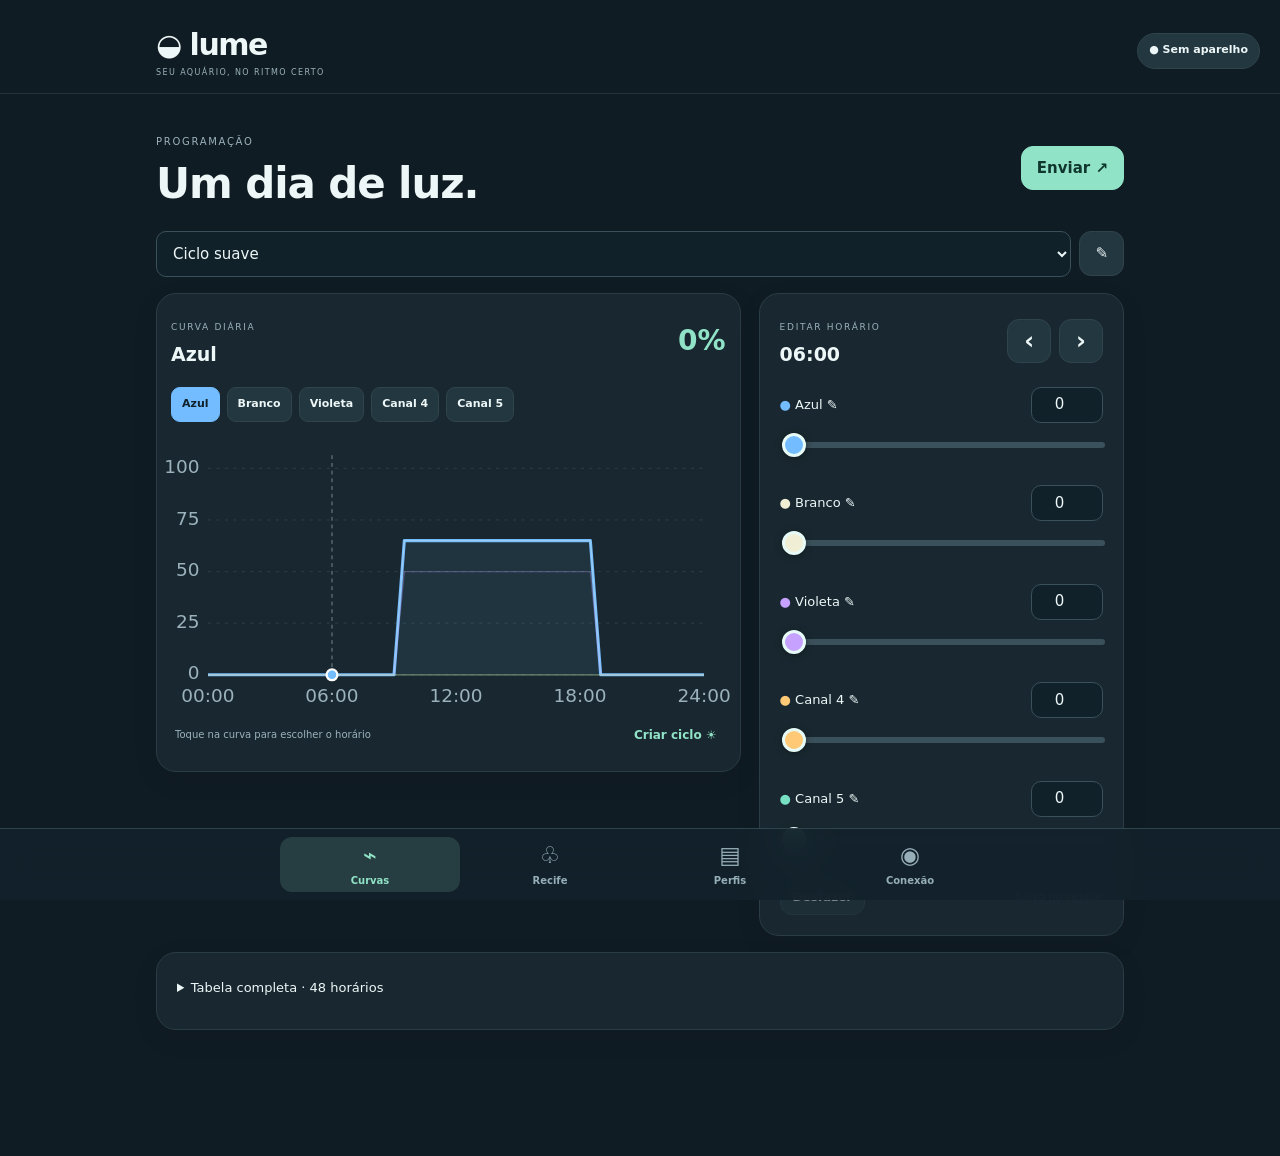
==== android/app/src/main/assets/index.html @ 2a9bf315 "Adapta Android ao protocolo Smart WiFi Timer identificado no APK funcional" ====
<!doctype html><html lang="pt-BR"><head><meta charset="utf-8"><meta name="viewport" content="width=device-width,initial-scale=1,maximum-scale=1"><meta http-equiv="Content-Security-Policy" content="default-src 'self' file:; script-src 'self'; style-src 'self' 'unsafe-inline'; img-src 'self' data:; connect-src 'self'; object-src 'none'; base-uri 'none'"><title>Lume</title><link rel="stylesheet" href="app.css"></head><body>
<header><div><span class="brand">◒ lume</span><span class="eyebrow">SEU AQUÁRIO, NO RITMO CERTO</span></div><button id="connectionBadge" class="badge">● Sem aparelho</button></header>
<main>
<section id="curves" class="page active">
 <div class="heading"><div><small>PROGRAMAÇÃO</small><h1>Um dia de luz.</h1></div><button id="uploadTop" class="primary">Enviar ↗</button></div>
 <div class="profilebar"><label for="profile">Perfil em edição</label><select id="profile"></select><button id="rename" aria-label="Renomear perfil">✎</button></div>
 <div class="card chartcard"><div class="cardhead"><div><small>CURVA DIÁRIA</small><h2 id="curveTitle">Canal 1</h2></div><strong id="pointValue">0%</strong></div><div id="channelTabs" class="channels"></div><svg id="chart" viewBox="0 0 720 360" role="img" aria-label="Curva de luz de 24 horas. Toque para selecionar um horário."></svg><div class="chartfooter"><span>Toque na curva para escolher o horário</span><button id="cycle" class="textbutton">Criar ciclo ☀</button></div></div>
 <div class="card editor"><div class="cardhead"><div><small>EDITAR HORÁRIO</small><h2 id="editTime">06:00</h2></div><div class="steps"><button id="prev" aria-label="Horário anterior">‹</button><button id="next" aria-label="Próximo horário">›</button></div></div><div id="sliders"></div><div class="row"><button id="undo">Desfazer</button><span id="saved" class="muted">Salvo no celular</span></div></div>
 <details class="card"><summary>Tabela completa · 48 horários</summary><div class="tablewrap"><table id="schedule"></table></div></details>
</section>
<section id="reef" class="page"><div class="heading"><div><small>SIMULAÇÃO</small><h1>O recife desperta.</h1></div><span class="pill">PRÉVIA</span></div><p class="muted">Passe pelo dia e veja a luz abrir os corais.</p><div class="card reefcard"><svg id="aquarium" viewBox="0 0 800 440" role="img" aria-label="Corais animados e peixes-palhaço respondem à programação de luz"></svg><div class="cardhead"><button id="play" class="primary">▶ Reproduzir dia</button><strong id="previewTime">06:00</strong></div><label class="sr" for="timeline">Horário da simulação</label><input id="timeline" type="range" min="0" max="1439" step="1" value="360"><div class="row muted"><span>00:00</span><span>12:00</span><span>23:59</span></div><div id="liveChannels" class="livechannels"></div></div><p class="note">A aparência é ilustrativa. A prévia não altera a luz do aparelho nem prevê a resposta biológica dos corais.</p></section>
<section id="profiles" class="page"><div class="heading"><div><small>SUA BIBLIOTECA</small><h1>Cada dia, um clima.</h1></div><button id="newProfile" class="primary">＋ Novo</button></div><div id="profileList"></div><div class="card"><h2>Leve seus perfis com você</h2><p class="muted">Importe a biblioteca do Lume ou arquivos .lmf do Pled. Os perfis importados são adicionados à sua biblioteca.</p><div class="row"><button id="import">Importar</button><button id="export">Exportar biblioteca</button></div></div><p class="note">Os perfis são salvos neste celular. Exporte uma cópia antes de desinstalar o app.</p></section>
<section id="connection" class="page"><div class="heading"><div><small>SOMENTE WI-FI</small><h1>Vamos conectar.</h1></div></div><div class="card"><div class="numbertitle"><span>1</span><h2>Entre na rede do aparelho</h2></div><p>Abra o Wi-Fi do Android e conecte à rede criada pela controladora. Se aparecer “sem internet”, escolha continuar conectado.</p><button id="wifi" class="primary">Abrir redes Wi-Fi</button></div><div class="card"><div class="numbertitle"><span>2</span><h2>Encontre a controladora</h2></div><p class="muted">Busque na rede do aparelho durante a configuração inicial ou na rede da sua casa depois de configurá-lo.</p><button id="search" class="primary">⌕ Buscar aparelhos</button><details><summary>Buscar por IP conhecido</summary><label for="directIp">Endereço na rede Wi-Fi atual</label><div class="row"><input id="directIp" placeholder="192.168.1.100" inputmode="decimal"><button id="searchIp">Buscar</button></div></details><details id="wifiDiagnostics"><summary>Diagnóstico da última busca · v1.0.3</summary><pre id="diagnosticText">Faça uma busca para verificar a comunicação Wi-Fi.</pre><button id="copyDiagnostic" type="button">Copiar diagnóstico</button><p class="note">Mostra endereços locais e contagens, sem senha nem nome da rede. Não é enviado automaticamente.</p></details><div id="devices"></div><div id="selectedDevice" class="note">Nenhum aparelho selecionado.</div></div><div class="card"><div class="numbertitle"><span>3</span><h2>Conecte o aparelho à sua casa</h2></div><p class="muted">Faça esta etapa conectado à rede do aparelho e com ele selecionado acima. Use uma rede compatível com o módulo, normalmente 2,4 GHz.</p><form id="routerForm"><label for="ssid">Nome da rede de casa</label><input id="ssid" maxlength="32" autocomplete="off" placeholder="Nome exato da rede"><label for="password">Senha da rede</label><div class="passwordrow"><input id="password" type="password" maxlength="32" autocomplete="off" placeholder="8 a 32 caracteres"><button id="showPassword" type="button" aria-label="Mostrar senha">◉</button></div><details><summary>Segurança da rede</summary><label for="security">Autenticação</label><select id="security"><option value="wpa2">WPA2-PSK (recomendado)</option value="wpa">WPA-PSK</option></select><label for="cipher">Criptografia</label><select id="cipher"><option value="aes">AES (recomendado)</option><option value="tkip">TKIP</option></select></details><p class="note">O protocolo antigo aceita nome de rede e senha sem acentos. A senha não é salva pelo Lume.</p><button class="primary" type="submit">Configurar rede de casa</button></form></div><div class="card"><div class="numbertitle"><span>4</span><h2>Volte à rede de casa</h2></div><p>Conecte o celular ao mesmo roteador e faça uma nova busca. Depois, envie os perfis e sincronize o relógio.</p><div class="row"><button id="wifiHome">Abrir Wi-Fi</button><button id="clock">◷ Sincronizar horário</button><button id="resume">Retomar programa</button></div></div><p class="note">Compatível com o protocolo Wi-Fi do Pled V2.2. A TC420 comum, sem módulo Wi-Fi, não pode ganhar conexão sem fio pelo app. A confirmação no seu modelo ainda precisa de teste no aparelho.</p></section>
</main><nav aria-label="Navegação principal"><button data-page="curves" class="active">⌁<span>Curvas</span></button><button data-page="reef">♧<span>Recife</span></button><button data-page="profiles">▤<span>Perfis</span></button><button data-page="connection">◉<span>Conexão</span></button></nav>
<div id="operation" hidden><div class="row"><strong id="operationText">Conectando…</strong><button id="cancel">Interromper</button></div><progress id="progress" max="100" value="0"></progress><small>Mantenha o app aberto e o Wi-Fi conectado.</small></div><div id="toast" role="status" hidden></div>
<dialog id="modal"><form id="modalForm"><div class="cardhead"><h2 id="modalTitle"></h2><button type="button" id="closeModal" aria-label="Fechar">×</button></div><div id="modalBody"></div><div class="modalactions"><button type="button" id="dismissModal">Cancelar</button><button type="submit" id="modalConfirm" class="primary">Confirmar</button></div></form></dialog><script src="app.js"></script></body></html>
---- android/app/src/main/assets/app.css ----
:root{color-scheme:dark;--bg:#101c23;--card:#192830;--line:#30444c;--muted:#9bb2bc;--mint:#91e3c7;--ink:#edf7f7;--blue:#72bcff;--pink:#c7a1ff}*{box-sizing:border-box}body{margin:0;background:var(--bg);color:var(--ink);font:15px/1.5 system-ui,-apple-system,sans-serif;-webkit-tap-highlight-color:transparent}header{padding:22px 20px 14px;display:flex;justify-content:space-between;align-items:center;border-bottom:1px solid #22333b;gap:12px}.brand{font-size:30px;letter-spacing:-1.5px;font-weight:700}.eyebrow{display:block;font-size:8px;letter-spacing:1.4px;color:var(--muted)}button,input,select{font:inherit}button{border:1px solid var(--line);border-radius:12px;background:#233740;color:var(--ink);min-height:44px;padding:10px 15px;font-weight:600;cursor:pointer}button:active{transform:scale(.98)}button:disabled{opacity:.45;cursor:default}button:focus-visible,input:focus-visible,select:focus-visible,summary:focus-visible{outline:2px solid var(--mint);outline-offset:3px}.primary{background:var(--mint);color:#10372d;border-color:var(--mint)}.badge{font-size:11px;border-radius:24px;padding:7px 11px;min-height:36px;max-width:170px}.badge.connected{color:var(--mint)}main{max-width:1000px;margin:auto;padding:24px 16px 110px}.page{display:none}.page.active{display:block}.heading{display:flex;align-items:center;justify-content:space-between;gap:15px;margin-bottom:24px}small,.heading small{font-size:10px;letter-spacing:1.7px;color:var(--muted)}h1{font-size:30px;font-weight:550;line-height:1.12;letter-spacing:-1.1px;margin:8px 0 0}h2{font-size:19px;font-weight:600;margin:0}p{margin:12px 0 18px}.muted,.note{color:var(--muted)}.note{font-size:12px;line-height:1.7}.card{background:var(--card);border:1px solid #2a3c45;border-radius:20px;padding:20px;margin:0 0 16px;box-shadow:0 8px 24px #06121a19}.cardhead{display:flex;align-items:center;justify-content:space-between;gap:12px;margin-bottom:18px}.cardhead strong{font-size:28px;color:var(--mint);font-variant-numeric:tabular-nums}.cardhead small{font-size:9px}.cardhead h2{margin-top:4px}.profilebar{display:flex;gap:8px;align-items:center;margin-bottom:16px}.profilebar label{position:absolute;width:1px;height:1px;overflow:hidden}.profilebar select{flex:1}input,select{min-width:0;max-width:100%;padding:12px;background:#11212a;border:1px solid #3a505a;border-radius:10px;color:var(--ink);min-height:46px}input:not([type=range]):not([type=checkbox]),select{width:100%}label{display:block;color:var(--muted);font-size:12px;margin:14px 0 6px}.channels{display:flex;gap:7px;overflow:auto;margin:0 0 14px}.channels button{white-space:nowrap;font-size:11px;padding:8px 10px;min-height:35px;border-radius:9px}.channels button.active{background:var(--channel);color:#10202a;border-color:var(--channel)}.chartcard{padding:20px 14px 14px}#chart{width:100%;display:block;touch-action:none;overflow:visible}#chart text{font:24px system-ui;fill:#9bb2bc}.chartfooter{display:flex;justify-content:space-between;align-items:center;gap:8px;font-size:10px;color:var(--muted);padding:0 4px}.textbutton{border:none;background:none;color:var(--mint);padding:5px;white-space:nowrap;font-size:12px}.sliderrow{margin-bottom:18px}.sliderlabel{display:flex;justify-content:space-between;align-items:center;margin-bottom:4px}.sliderlabel button{background:none;border:none;padding:0;min-height:32px;font-weight:500;font-size:13px}.sliderlabel input{width:72px!important;min-height:36px;padding:5px 8px;text-align:center;font-variant-numeric:tabular-nums}input[type=range]{appearance:none;-webkit-appearance:none;width:100%;height:32px;min-height:32px;border:0;padding:0;background:transparent;accent-color:var(--mint);touch-action:pan-y}input[type=range]::-webkit-slider-runnable-track{height:6px;background:#3a505a;border-radius:8px}input[type=range]::-webkit-slider-thumb{appearance:none;width:24px;height:24px;background:var(--channel,var(--mint));border-radius:50%;margin-top:-9px;border:3px solid #e6faf6;box-shadow:0 1px 7px #0006}.row{display:flex;gap:10px;align-items:center;justify-content:space-between;flex-wrap:wrap}.steps{display:flex;gap:8px}.steps button{font-size:24px;padding:0 16px}.editor .row{font-size:11px}.editor .row button{font-size:12px;min-height:36px;padding:6px 12px}details summary{cursor:pointer;min-height:36px;padding-top:5px;font-weight:500;font-size:13px}details details{margin-top:15px}.tablewrap{overflow:auto;max-height:480px;margin-top:12px}table{width:100%;border-collapse:collapse;min-width:490px;font-size:12px}th,td{padding:8px;border-bottom:1px solid #30454f;text-align:center}th{position:sticky;top:0;background:#20323b}td button{min-height:32px;padding:4px;font-size:12px;border:0;background:none}tr.selected{background:#31494d}#aquarium{width:100%;display:block;border-radius:14px;margin-bottom:24px;background:#0b1724}.reefcard{padding:12px}.reefcard .cardhead,.reefcard .row,.livechannels{padding:0 8px}.livechannels{display:flex;justify-content:space-between;gap:8px;margin:18px 0 8px}.livechannels div{font-size:11px;min-width:0;text-align:center}.livechannels b{display:block;font-size:17px}.pill{font-size:10px;color:var(--mint);padding:5px 10px;border:1px solid #3a6d62;border-radius:20px}.numbertitle{display:flex;align-items:center;gap:12px}.numbertitle>span{width:30px;height:30px;display:grid;place-items:center;background:#294a47;color:var(--mint);border-radius:50%;font-size:12px;font-weight:700}.numbertitle h2{font-size:17px}.passwordrow{display:flex;gap:8px}.passwordrow input{flex:1}.profileitem{display:flex;gap:12px;align-items:center;justify-content:space-between}.profileitem .profileopen{flex:1;text-align:left;background:none;border:none;padding:0}.profileitem small{display:block;font-size:10px;letter-spacing:0}.profileitem .more{padding:7px 12px;font-size:20px}.minicurve{width:90px;height:35px}#devices button{display:block;width:100%;text-align:left;margin-top:10px}#devices button.selected{border-color:var(--mint);color:var(--mint)}nav{position:fixed;bottom:0;left:0;right:0;display:flex;justify-content:center;background:#13222bef;border-top:1px solid var(--line);padding:8px 8px calc(8px + env(safe-area-inset-bottom));backdrop-filter:blur(16px);z-index:10}nav button{border:0;border-radius:12px;background:none;flex:1;max-width:180px;font-size:23px;padding:4px;min-height:55px;color:#96aeb8;line-height:1.1}nav span{display:block;font-size:10px;margin-top:6px}nav button.active{background:#263e41;color:var(--mint)}dialog{width:min(94vw,520px);max-height:90vh;overflow:auto;background:#192b34;border:1px solid #45616b;border-radius:22px;color:var(--ink);padding:22px}dialog::backdrop{background:#020b13bb;backdrop-filter:blur(4px)}dialog h2{font-size:23px}dialog .cardhead button{border:none;background:none;font-size:25px;padding:0 12px}.modalactions{display:flex;justify-content:flex-end;gap:10px;margin-top:24px}#modalBody p{font-size:14px}#modalBody ol{padding-left:24px;font-size:13px}.danger{color:#ffaaa0}#toast{position:fixed;bottom:95px;left:16px;right:16px;margin:auto;max-width:600px;padding:18px;background:#284941;border:1px solid #78b7a2;border-radius:14px;z-index:40;font-size:14px;white-space:pre-line;box-shadow:0 4px 30px #0008}#toast.error{background:#4b2e32;border-color:#c78383}#operation{position:fixed;inset:0;background:#101c23f5;z-index:30;display:flex;flex-direction:column;justify-content:center;padding:30px;gap:20px}#operation[hidden],#toast[hidden]{display:none}#operation strong{font-size:18px}progress{width:100%;height:10px;accent-color:var(--mint)}.sr{position:absolute;width:1px;height:1px;overflow:hidden}#selectedDevice{margin-top:14px}#connection .card>button{width:100%}#connection .row button{flex:1}#routerForm>button{width:100%}@media(min-width:760px){main{padding-top:35px}h1{font-size:42px}header{padding-left:calc((100vw - min(100vw,968px))/2)}#curves.active{display:grid;grid-template-columns:1.6fr 1fr;gap:0 18px}#curves>.heading,#curves>.profilebar,#curves>details{grid-column:1/-1}.chartcard{align-self:start}#reef{max-width:850px;margin:auto}#profiles #profileList{display:grid;grid-template-columns:1fr 1fr;gap:0 16px}#connection{max-width:680px;margin:auto}}
@media(prefers-reduced-motion:reduce){*{scroll-behavior:auto!important}}
#diagnosticText{white-space:pre-wrap;overflow-wrap:anywhere;font:12px/1.7 ui-monospace,monospace;color:var(--muted);padding:12px;background:#10212a;border-radius:10px}
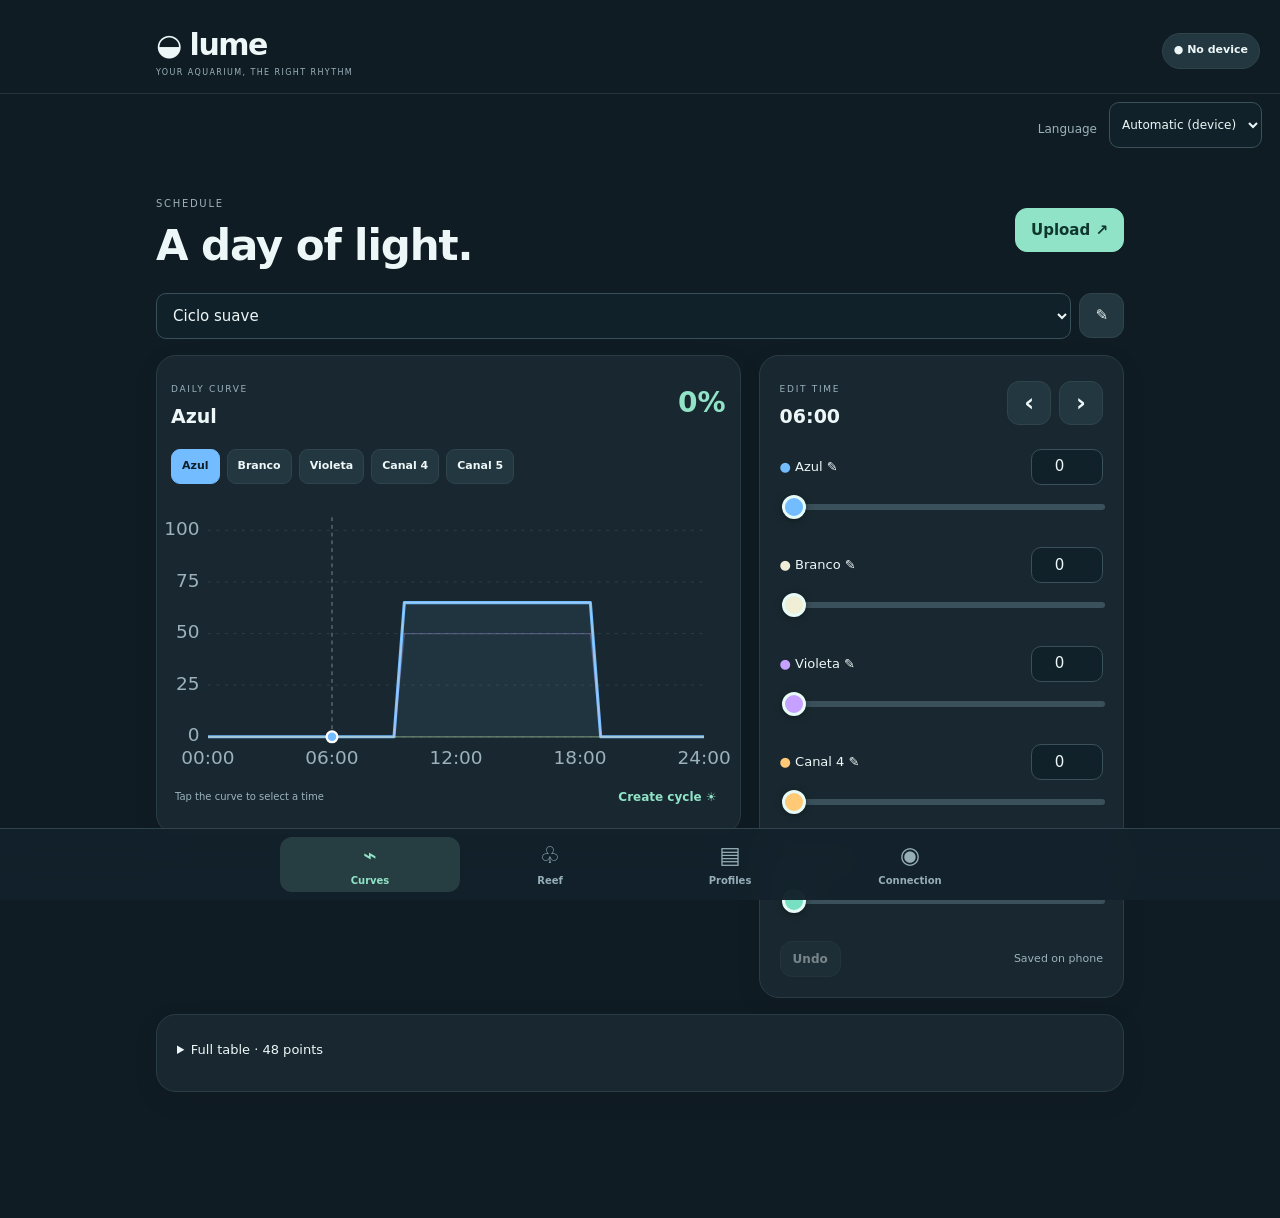
==== commit 54aef8d9: "Adiciona espanhol e idiomas automaticos nos apps Android e Windows Catalogo compartilhado PT-BR/en/e" ====
--- a/android/app/src/main/assets/index.html
+++ b/android/app/src/main/assets/index.html
@@ -1,5 +1,6 @@
 <!doctype html><html lang="pt-BR"><head><meta charset="utf-8"><meta name="viewport" content="width=device-width,initial-scale=1,maximum-scale=1"><meta http-equiv="Content-Security-Policy" content="default-src 'self' file:; script-src 'self'; style-src 'self' 'unsafe-inline'; img-src 'self' data:; connect-src 'self'; object-src 'none'; base-uri 'none'"><title>Lume</title><link rel="stylesheet" href="app.css"></head><body>
 <header><div><span class="brand">◒ lume</span><span class="eyebrow">SEU AQUÁRIO, NO RITMO CERTO</span></div><button id="connectionBadge" class="badge">● Sem aparelho</button></header>
+<div class="languagebar"><label for="languageSelect">Idioma</label><select id="languageSelect" aria-label="Idioma do aplicativo" data-no-i18n><option value="auto">Automático (dispositivo)</option><option value="pt-BR">Português (Brasil)</option><option value="en">English</option><option value="es">Español</option></select></div>
 <main>
 <section id="curves" class="page active">
  <div class="heading"><div><small>PROGRAMAÇÃO</small><h1>Um dia de luz.</h1></div><button id="uploadTop" class="primary">Enviar ↗</button></div>
@@ -10,7 +11,7 @@
 </section>
 <section id="reef" class="page"><div class="heading"><div><small>SIMULAÇÃO</small><h1>O recife desperta.</h1></div><span class="pill">PRÉVIA</span></div><p class="muted">Passe pelo dia e veja a luz abrir os corais.</p><div class="card reefcard"><svg id="aquarium" viewBox="0 0 800 440" role="img" aria-label="Corais animados e peixes-palhaço respondem à programação de luz"></svg><div class="cardhead"><button id="play" class="primary">▶ Reproduzir dia</button><strong id="previewTime">06:00</strong></div><label class="sr" for="timeline">Horário da simulação</label><input id="timeline" type="range" min="0" max="1439" step="1" value="360"><div class="row muted"><span>00:00</span><span>12:00</span><span>23:59</span></div><div id="liveChannels" class="livechannels"></div></div><p class="note">A aparência é ilustrativa. A prévia não altera a luz do aparelho nem prevê a resposta biológica dos corais.</p></section>
 <section id="profiles" class="page"><div class="heading"><div><small>SUA BIBLIOTECA</small><h1>Cada dia, um clima.</h1></div><button id="newProfile" class="primary">＋ Novo</button></div><div id="profileList"></div><div class="card"><h2>Leve seus perfis com você</h2><p class="muted">Importe a biblioteca do Lume ou arquivos .lmf do Pled. Os perfis importados são adicionados à sua biblioteca.</p><div class="row"><button id="import">Importar</button><button id="export">Exportar biblioteca</button></div></div><p class="note">Os perfis são salvos neste celular. Exporte uma cópia antes de desinstalar o app.</p></section>
-<section id="connection" class="page"><div class="heading"><div><small>SOMENTE WI-FI</small><h1>Vamos conectar.</h1></div></div><div class="card"><div class="numbertitle"><span>1</span><h2>Entre na rede do aparelho</h2></div><p>Abra o Wi-Fi do Android e conecte à rede criada pela controladora. Se aparecer “sem internet”, escolha continuar conectado.</p><button id="wifi" class="primary">Abrir redes Wi-Fi</button></div><div class="card"><div class="numbertitle"><span>2</span><h2>Encontre a controladora</h2></div><p class="muted">Busque na rede do aparelho durante a configuração inicial ou na rede da sua casa depois de configurá-lo.</p><button id="search" class="primary">⌕ Buscar aparelhos</button><details><summary>Buscar por IP conhecido</summary><label for="directIp">Endereço na rede Wi-Fi atual</label><div class="row"><input id="directIp" placeholder="192.168.1.100" inputmode="decimal"><button id="searchIp">Buscar</button></div></details><details id="wifiDiagnostics"><summary>Diagnóstico da última busca · v1.0.3</summary><pre id="diagnosticText">Faça uma busca para verificar a comunicação Wi-Fi.</pre><button id="copyDiagnostic" type="button">Copiar diagnóstico</button><p class="note">Mostra endereços locais e contagens, sem senha nem nome da rede. Não é enviado automaticamente.</p></details><div id="devices"></div><div id="selectedDevice" class="note">Nenhum aparelho selecionado.</div></div><div class="card"><div class="numbertitle"><span>3</span><h2>Conecte o aparelho à sua casa</h2></div><p class="muted">Faça esta etapa conectado à rede do aparelho e com ele selecionado acima. Use uma rede compatível com o módulo, normalmente 2,4 GHz.</p><form id="routerForm"><label for="ssid">Nome da rede de casa</label><input id="ssid" maxlength="32" autocomplete="off" placeholder="Nome exato da rede"><label for="password">Senha da rede</label><div class="passwordrow"><input id="password" type="password" maxlength="32" autocomplete="off" placeholder="8 a 32 caracteres"><button id="showPassword" type="button" aria-label="Mostrar senha">◉</button></div><details><summary>Segurança da rede</summary><label for="security">Autenticação</label><select id="security"><option value="wpa2">WPA2-PSK (recomendado)</option value="wpa">WPA-PSK</option></select><label for="cipher">Criptografia</label><select id="cipher"><option value="aes">AES (recomendado)</option><option value="tkip">TKIP</option></select></details><p class="note">O protocolo antigo aceita nome de rede e senha sem acentos. A senha não é salva pelo Lume.</p><button class="primary" type="submit">Configurar rede de casa</button></form></div><div class="card"><div class="numbertitle"><span>4</span><h2>Volte à rede de casa</h2></div><p>Conecte o celular ao mesmo roteador e faça uma nova busca. Depois, envie os perfis e sincronize o relógio.</p><div class="row"><button id="wifiHome">Abrir Wi-Fi</button><button id="clock">◷ Sincronizar horário</button><button id="resume">Retomar programa</button></div></div><p class="note">Compatível com o protocolo Wi-Fi do Pled V2.2. A TC420 comum, sem módulo Wi-Fi, não pode ganhar conexão sem fio pelo app. A confirmação no seu modelo ainda precisa de teste no aparelho.</p></section>
+<section id="connection" class="page"><div class="heading"><div><small>SOMENTE WI-FI</small><h1>Vamos conectar.</h1></div></div><div class="card"><div class="numbertitle"><span>1</span><h2>Entre na rede do aparelho</h2></div><p>Abra o Wi-Fi do Android e conecte à rede criada pela controladora. Se aparecer “sem internet”, escolha continuar conectado.</p><button id="wifi" class="primary">Abrir redes Wi-Fi</button></div><div class="card"><div class="numbertitle"><span>2</span><h2>Encontre a controladora</h2></div><p class="muted">O Lume busca automaticamente ao abrir e reconecta quando o aparelho responde. Se houver várias controladoras, escolha uma abaixo.</p><button id="search" class="primary">⌕ Buscar aparelhos</button><details><summary>Buscar por IP conhecido</summary><label for="directIp">Endereço na rede Wi-Fi atual</label><div class="row"><input id="directIp" placeholder="192.168.1.100" inputmode="decimal"><button id="searchIp">Buscar</button></div></details><details id="wifiDiagnostics"><summary>Diagnóstico da última comunicação · v1.1.0</summary><pre id="diagnosticText">Faça uma busca para verificar a comunicação Wi-Fi.</pre><button id="copyDiagnostic" type="button">Copiar diagnóstico</button><p class="note">Mostra endereços locais e contagens, sem senha nem nome da rede. Não é enviado automaticamente.</p></details><div id="devices"></div><div id="selectedDevice" class="note">Nenhum aparelho selecionado.</div></div><div class="card"><div class="numbertitle"><span>3</span><h2>Conecte o aparelho à sua casa</h2></div><p class="muted">Faça esta etapa conectado à rede do aparelho e com ele selecionado acima. Use uma rede compatível com o módulo, normalmente 2,4 GHz.</p><form id="routerForm"><label for="ssid">Nome da rede de casa</label><input id="ssid" maxlength="32" autocomplete="off" placeholder="Nome exato da rede"><label for="password">Senha da rede</label><div class="passwordrow"><input id="password" type="password" maxlength="32" autocomplete="off" placeholder="8 a 32 caracteres"><button id="showPassword" type="button" aria-label="Mostrar senha">◉</button></div><details><summary>Segurança da rede</summary><label for="security">Autenticação</label><select id="security"><option value="wpa2">WPA2-PSK (recomendado)</option value="wpa">WPA-PSK</option></select><label for="cipher">Criptografia</label><select id="cipher"><option value="aes">AES (recomendado)</option><option value="tkip">TKIP</option></select></details><p class="note">O protocolo antigo aceita nome de rede e senha sem acentos. A senha não é salva pelo Lume.</p><button class="primary" type="submit">Configurar rede de casa</button></form></div><div class="card"><div class="numbertitle"><span>4</span><h2>Volte à rede de casa</h2></div><p>Conecte o celular ao mesmo roteador e volte ao Lume. A busca começa automaticamente. Depois, envie os perfis e sincronize o relógio.</p><div class="row"><button id="wifiHome">Abrir Wi-Fi</button><button id="clock">◷ Sincronizar horário</button><button id="resume">Retomar programa</button></div></div><p class="note">Compatível com o protocolo Wi-Fi do Pled V2.2. A TC420 comum, sem módulo Wi-Fi, não pode ganhar conexão sem fio pelo app. A confirmação no seu modelo ainda precisa de teste no aparelho.</p></section>
 </main><nav aria-label="Navegação principal"><button data-page="curves" class="active">⌁<span>Curvas</span></button><button data-page="reef">♧<span>Recife</span></button><button data-page="profiles">▤<span>Perfis</span></button><button data-page="connection">◉<span>Conexão</span></button></nav>
 <div id="operation" hidden><div class="row"><strong id="operationText">Conectando…</strong><button id="cancel">Interromper</button></div><progress id="progress" max="100" value="0"></progress><small>Mantenha o app aberto e o Wi-Fi conectado.</small></div><div id="toast" role="status" hidden></div>
-<dialog id="modal"><form id="modalForm"><div class="cardhead"><h2 id="modalTitle"></h2><button type="button" id="closeModal" aria-label="Fechar">×</button></div><div id="modalBody"></div><div class="modalactions"><button type="button" id="dismissModal">Cancelar</button><button type="submit" id="modalConfirm" class="primary">Confirmar</button></div></form></dialog><script src="app.js"></script></body></html>
+<dialog id="modal"><form id="modalForm"><div class="cardhead"><h2 id="modalTitle"></h2><button type="button" id="closeModal" aria-label="Fechar">×</button></div><div id="modalBody"></div><div class="modalactions"><button type="button" id="dismissModal">Cancelar</button><button type="submit" id="modalConfirm" class="primary">Confirmar</button></div></form></dialog><script src="strings.js"></script><script src="i18n.js"></script><script src="app.js"></script></body></html>
--- a/android/app/src/main/assets/app.css
+++ b/android/app/src/main/assets/app.css
@@ -1,3 +1,5 @@
 :root{color-scheme:dark;--bg:#101c23;--card:#192830;--line:#30444c;--muted:#9bb2bc;--mint:#91e3c7;--ink:#edf7f7;--blue:#72bcff;--pink:#c7a1ff}*{box-sizing:border-box}body{margin:0;background:var(--bg);color:var(--ink);font:15px/1.5 system-ui,-apple-system,sans-serif;-webkit-tap-highlight-color:transparent}header{padding:22px 20px 14px;display:flex;justify-content:space-between;align-items:center;border-bottom:1px solid #22333b;gap:12px}.brand{font-size:30px;letter-spacing:-1.5px;font-weight:700}.eyebrow{display:block;font-size:8px;letter-spacing:1.4px;color:var(--muted)}button,input,select{font:inherit}button{border:1px solid var(--line);border-radius:12px;background:#233740;color:var(--ink);min-height:44px;padding:10px 15px;font-weight:600;cursor:pointer}button:active{transform:scale(.98)}button:disabled{opacity:.45;cursor:default}button:focus-visible,input:focus-visible,select:focus-visible,summary:focus-visible{outline:2px solid var(--mint);outline-offset:3px}.primary{background:var(--mint);color:#10372d;border-color:var(--mint)}.badge{font-size:11px;border-radius:24px;padding:7px 11px;min-height:36px;max-width:170px}.badge.connected{color:var(--mint)}main{max-width:1000px;margin:auto;padding:24px 16px 110px}.page{display:none}.page.active{display:block}.heading{display:flex;align-items:center;justify-content:space-between;gap:15px;margin-bottom:24px}small,.heading small{font-size:10px;letter-spacing:1.7px;color:var(--muted)}h1{font-size:30px;font-weight:550;line-height:1.12;letter-spacing:-1.1px;margin:8px 0 0}h2{font-size:19px;font-weight:600;margin:0}p{margin:12px 0 18px}.muted,.note{color:var(--muted)}.note{font-size:12px;line-height:1.7}.card{background:var(--card);border:1px solid #2a3c45;border-radius:20px;padding:20px;margin:0 0 16px;box-shadow:0 8px 24px #06121a19}.cardhead{display:flex;align-items:center;justify-content:space-between;gap:12px;margin-bottom:18px}.cardhead strong{font-size:28px;color:var(--mint);font-variant-numeric:tabular-nums}.cardhead small{font-size:9px}.cardhead h2{margin-top:4px}.profilebar{display:flex;gap:8px;align-items:center;margin-bottom:16px}.profilebar label{position:absolute;width:1px;height:1px;overflow:hidden}.profilebar select{flex:1}input,select{min-width:0;max-width:100%;padding:12px;background:#11212a;border:1px solid #3a505a;border-radius:10px;color:var(--ink);min-height:46px}input:not([type=range]):not([type=checkbox]),select{width:100%}label{display:block;color:var(--muted);font-size:12px;margin:14px 0 6px}.channels{display:flex;gap:7px;overflow:auto;margin:0 0 14px}.channels button{white-space:nowrap;font-size:11px;padding:8px 10px;min-height:35px;border-radius:9px}.channels button.active{background:var(--channel);color:#10202a;border-color:var(--channel)}.chartcard{padding:20px 14px 14px}#chart{width:100%;display:block;touch-action:none;overflow:visible}#chart text{font:24px system-ui;fill:#9bb2bc}.chartfooter{display:flex;justify-content:space-between;align-items:center;gap:8px;font-size:10px;color:var(--muted);padding:0 4px}.textbutton{border:none;background:none;color:var(--mint);padding:5px;white-space:nowrap;font-size:12px}.sliderrow{margin-bottom:18px}.sliderlabel{display:flex;justify-content:space-between;align-items:center;margin-bottom:4px}.sliderlabel button{background:none;border:none;padding:0;min-height:32px;font-weight:500;font-size:13px}.sliderlabel input{width:72px!important;min-height:36px;padding:5px 8px;text-align:center;font-variant-numeric:tabular-nums}input[type=range]{appearance:none;-webkit-appearance:none;width:100%;height:32px;min-height:32px;border:0;padding:0;background:transparent;accent-color:var(--mint);touch-action:pan-y}input[type=range]::-webkit-slider-runnable-track{height:6px;background:#3a505a;border-radius:8px}input[type=range]::-webkit-slider-thumb{appearance:none;width:24px;height:24px;background:var(--channel,var(--mint));border-radius:50%;margin-top:-9px;border:3px solid #e6faf6;box-shadow:0 1px 7px #0006}.row{display:flex;gap:10px;align-items:center;justify-content:space-between;flex-wrap:wrap}.steps{display:flex;gap:8px}.steps button{font-size:24px;padding:0 16px}.editor .row{font-size:11px}.editor .row button{font-size:12px;min-height:36px;padding:6px 12px}details summary{cursor:pointer;min-height:36px;padding-top:5px;font-weight:500;font-size:13px}details details{margin-top:15px}.tablewrap{overflow:auto;max-height:480px;margin-top:12px}table{width:100%;border-collapse:collapse;min-width:490px;font-size:12px}th,td{padding:8px;border-bottom:1px solid #30454f;text-align:center}th{position:sticky;top:0;background:#20323b}td button{min-height:32px;padding:4px;font-size:12px;border:0;background:none}tr.selected{background:#31494d}#aquarium{width:100%;display:block;border-radius:14px;margin-bottom:24px;background:#0b1724}.reefcard{padding:12px}.reefcard .cardhead,.reefcard .row,.livechannels{padding:0 8px}.livechannels{display:flex;justify-content:space-between;gap:8px;margin:18px 0 8px}.livechannels div{font-size:11px;min-width:0;text-align:center}.livechannels b{display:block;font-size:17px}.pill{font-size:10px;color:var(--mint);padding:5px 10px;border:1px solid #3a6d62;border-radius:20px}.numbertitle{display:flex;align-items:center;gap:12px}.numbertitle>span{width:30px;height:30px;display:grid;place-items:center;background:#294a47;color:var(--mint);border-radius:50%;font-size:12px;font-weight:700}.numbertitle h2{font-size:17px}.passwordrow{display:flex;gap:8px}.passwordrow input{flex:1}.profileitem{display:flex;gap:12px;align-items:center;justify-content:space-between}.profileitem .profileopen{flex:1;text-align:left;background:none;border:none;padding:0}.profileitem small{display:block;font-size:10px;letter-spacing:0}.profileitem .more{padding:7px 12px;font-size:20px}.minicurve{width:90px;height:35px}#devices button{display:block;width:100%;text-align:left;margin-top:10px}#devices button.selected{border-color:var(--mint);color:var(--mint)}nav{position:fixed;bottom:0;left:0;right:0;display:flex;justify-content:center;background:#13222bef;border-top:1px solid var(--line);padding:8px 8px calc(8px + env(safe-area-inset-bottom));backdrop-filter:blur(16px);z-index:10}nav button{border:0;border-radius:12px;background:none;flex:1;max-width:180px;font-size:23px;padding:4px;min-height:55px;color:#96aeb8;line-height:1.1}nav span{display:block;font-size:10px;margin-top:6px}nav button.active{background:#263e41;color:var(--mint)}dialog{width:min(94vw,520px);max-height:90vh;overflow:auto;background:#192b34;border:1px solid #45616b;border-radius:22px;color:var(--ink);padding:22px}dialog::backdrop{background:#020b13bb;backdrop-filter:blur(4px)}dialog h2{font-size:23px}dialog .cardhead button{border:none;background:none;font-size:25px;padding:0 12px}.modalactions{display:flex;justify-content:flex-end;gap:10px;margin-top:24px}#modalBody p{font-size:14px}#modalBody ol{padding-left:24px;font-size:13px}.danger{color:#ffaaa0}#toast{position:fixed;bottom:95px;left:16px;right:16px;margin:auto;max-width:600px;padding:18px;background:#284941;border:1px solid #78b7a2;border-radius:14px;z-index:40;font-size:14px;white-space:pre-line;box-shadow:0 4px 30px #0008}#toast.error{background:#4b2e32;border-color:#c78383}#operation{position:fixed;inset:0;background:#101c23f5;z-index:30;display:flex;flex-direction:column;justify-content:center;padding:30px;gap:20px}#operation[hidden],#toast[hidden]{display:none}#operation strong{font-size:18px}progress{width:100%;height:10px;accent-color:var(--mint)}.sr{position:absolute;width:1px;height:1px;overflow:hidden}#selectedDevice{margin-top:14px}#connection .card>button{width:100%}#connection .row button{flex:1}#routerForm>button{width:100%}@media(min-width:760px){main{padding-top:35px}h1{font-size:42px}header{padding-left:calc((100vw - min(100vw,968px))/2)}#curves.active{display:grid;grid-template-columns:1.6fr 1fr;gap:0 18px}#curves>.heading,#curves>.profilebar,#curves>details{grid-column:1/-1}.chartcard{align-self:start}#reef{max-width:850px;margin:auto}#profiles #profileList{display:grid;grid-template-columns:1fr 1fr;gap:0 16px}#connection{max-width:680px;margin:auto}}
 @media(prefers-reduced-motion:reduce){*{scroll-behavior:auto!important}}
 #diagnosticText{white-space:pre-wrap;overflow-wrap:anywhere;font:12px/1.7 ui-monospace,monospace;color:var(--muted);padding:12px;background:#10212a;border-radius:10px}
+
+.languagebar{display:flex;align-items:center;justify-content:flex-end;gap:12px;padding:8px 18px;color:var(--muted,#a9c0c7);font-size:12px}.languagebar select{width:auto;max-width:240px;padding:8px;font-size:12px}
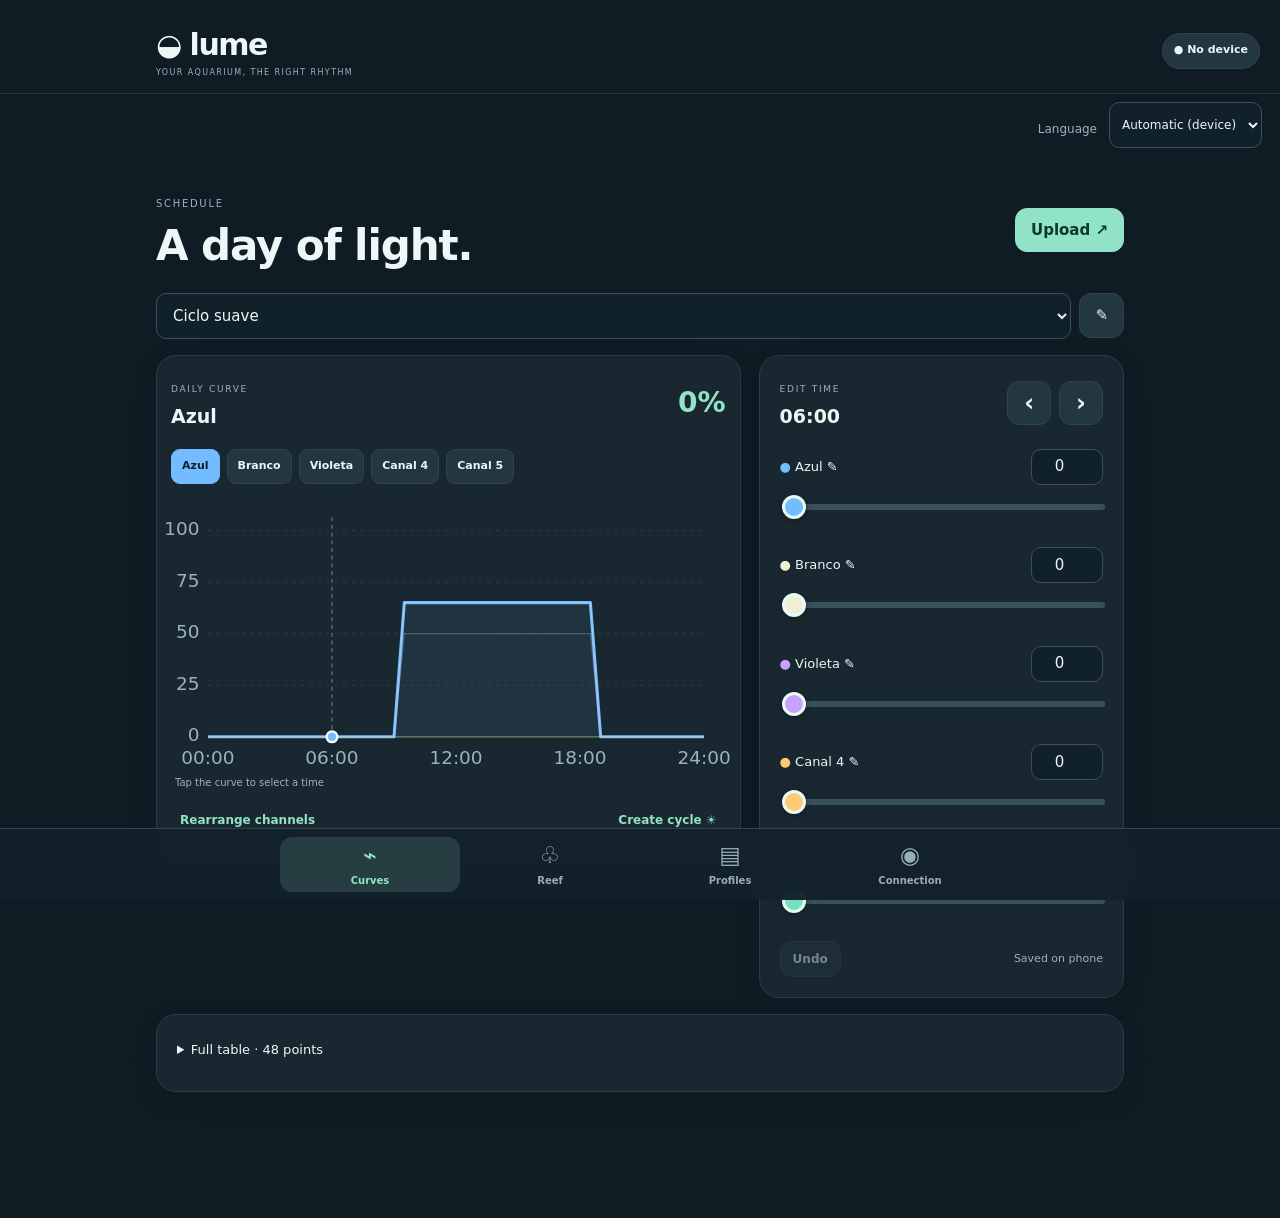
==== commit b522e470: "Add channel swapping and copying with library scope and undo" ====
--- a/android/app/src/main/assets/index.html
+++ b/android/app/src/main/assets/index.html
@@ -5,13 +5,13 @@
 <section id="curves" class="page active">
  <div class="heading"><div><small>PROGRAMAÇÃO</small><h1>Um dia de luz.</h1></div><button id="uploadTop" class="primary">Enviar ↗</button></div>
  <div class="profilebar"><label for="profile">Perfil em edição</label><select id="profile"></select><button id="rename" aria-label="Renomear perfil">✎</button></div>
- <div class="card chartcard"><div class="cardhead"><div><small>CURVA DIÁRIA</small><h2 id="curveTitle">Canal 1</h2></div><strong id="pointValue">0%</strong></div><div id="channelTabs" class="channels"></div><svg id="chart" viewBox="0 0 720 360" role="img" aria-label="Curva de luz de 24 horas. Toque para selecionar um horário."></svg><div class="chartfooter"><span>Toque na curva para escolher o horário</span><button id="cycle" class="textbutton">Criar ciclo ☀</button></div></div>
+ <div class="card chartcard"><div class="cardhead"><div><small>CURVA DIÁRIA</small><h2 id="curveTitle">Canal 1</h2></div><strong id="pointValue">0%</strong></div><div id="channelTabs" class="channels"></div><svg id="chart" viewBox="0 0 720 360" role="img" aria-label="Curva de luz de 24 horas. Toque para selecionar um horário."></svg><div class="chartfooter"><span>Toque na curva para escolher o horário</span><button id="reorderChannels" class="textbutton">Reorganizar canais</button><button id="cycle" class="textbutton">Criar ciclo ☀</button></div></div>
  <div class="card editor"><div class="cardhead"><div><small>EDITAR HORÁRIO</small><h2 id="editTime">06:00</h2></div><div class="steps"><button id="prev" aria-label="Horário anterior">‹</button><button id="next" aria-label="Próximo horário">›</button></div></div><div id="sliders"></div><div class="row"><button id="undo">Desfazer</button><span id="saved" class="muted">Salvo no celular</span></div></div>
  <details class="card"><summary>Tabela completa · 48 horários</summary><div class="tablewrap"><table id="schedule"></table></div></details>
 </section>
-<section id="reef" class="page"><div class="heading"><div><small>SIMULAÇÃO</small><h1>O recife desperta.</h1></div><span class="pill">PRÉVIA</span></div><p class="muted">Passe pelo dia e veja a luz abrir os corais.</p><div class="card reefcard"><svg id="aquarium" viewBox="0 0 800 440" role="img" aria-label="Corais animados e peixes-palhaço respondem à programação de luz"></svg><div class="cardhead"><button id="play" class="primary">▶ Reproduzir dia</button><strong id="previewTime">06:00</strong></div><label class="sr" for="timeline">Horário da simulação</label><input id="timeline" type="range" min="0" max="1439" step="1" value="360"><div class="row muted"><span>00:00</span><span>12:00</span><span>23:59</span></div><div id="liveChannels" class="livechannels"></div></div><p class="note">A aparência é ilustrativa. A prévia não altera a luz do aparelho nem prevê a resposta biológica dos corais.</p></section>
-<section id="profiles" class="page"><div class="heading"><div><small>SUA BIBLIOTECA</small><h1>Cada dia, um clima.</h1></div><button id="newProfile" class="primary">＋ Novo</button></div><div id="profileList"></div><div class="card"><h2>Leve seus perfis com você</h2><p class="muted">Importe a biblioteca do Lume ou arquivos .lmf do Pled. Os perfis importados são adicionados à sua biblioteca.</p><div class="row"><button id="import">Importar</button><button id="export">Exportar biblioteca</button></div></div><p class="note">Os perfis são salvos neste celular. Exporte uma cópia antes de desinstalar o app.</p></section>
-<section id="connection" class="page"><div class="heading"><div><small>SOMENTE WI-FI</small><h1>Vamos conectar.</h1></div></div><div class="card"><div class="numbertitle"><span>1</span><h2>Entre na rede do aparelho</h2></div><p>Abra o Wi-Fi do Android e conecte à rede criada pela controladora. Se aparecer “sem internet”, escolha continuar conectado.</p><button id="wifi" class="primary">Abrir redes Wi-Fi</button></div><div class="card"><div class="numbertitle"><span>2</span><h2>Encontre a controladora</h2></div><p class="muted">O Lume busca automaticamente ao abrir e reconecta quando o aparelho responde. Se houver várias controladoras, escolha uma abaixo.</p><button id="search" class="primary">⌕ Buscar aparelhos</button><details><summary>Buscar por IP conhecido</summary><label for="directIp">Endereço na rede Wi-Fi atual</label><div class="row"><input id="directIp" placeholder="192.168.1.100" inputmode="decimal"><button id="searchIp">Buscar</button></div></details><details id="wifiDiagnostics"><summary>Diagnóstico da última comunicação · v1.1.0</summary><pre id="diagnosticText">Faça uma busca para verificar a comunicação Wi-Fi.</pre><button id="copyDiagnostic" type="button">Copiar diagnóstico</button><p class="note">Mostra endereços locais e contagens, sem senha nem nome da rede. Não é enviado automaticamente.</p></details><div id="devices"></div><div id="selectedDevice" class="note">Nenhum aparelho selecionado.</div></div><div class="card"><div class="numbertitle"><span>3</span><h2>Conecte o aparelho à sua casa</h2></div><p class="muted">Faça esta etapa conectado à rede do aparelho e com ele selecionado acima. Use uma rede compatível com o módulo, normalmente 2,4 GHz.</p><form id="routerForm"><label for="ssid">Nome da rede de casa</label><input id="ssid" maxlength="32" autocomplete="off" placeholder="Nome exato da rede"><label for="password">Senha da rede</label><div class="passwordrow"><input id="password" type="password" maxlength="32" autocomplete="off" placeholder="8 a 32 caracteres"><button id="showPassword" type="button" aria-label="Mostrar senha">◉</button></div><details><summary>Segurança da rede</summary><label for="security">Autenticação</label><select id="security"><option value="wpa2">WPA2-PSK (recomendado)</option value="wpa">WPA-PSK</option></select><label for="cipher">Criptografia</label><select id="cipher"><option value="aes">AES (recomendado)</option><option value="tkip">TKIP</option></select></details><p class="note">O protocolo antigo aceita nome de rede e senha sem acentos. A senha não é salva pelo Lume.</p><button class="primary" type="submit">Configurar rede de casa</button></form></div><div class="card"><div class="numbertitle"><span>4</span><h2>Volte à rede de casa</h2></div><p>Conecte o celular ao mesmo roteador e volte ao Lume. A busca começa automaticamente. Depois, envie os perfis e sincronize o relógio.</p><div class="row"><button id="wifiHome">Abrir Wi-Fi</button><button id="clock">◷ Sincronizar horário</button><button id="resume">Retomar programa</button></div></div><p class="note">Compatível com o protocolo Wi-Fi do Pled V2.2. A TC420 comum, sem módulo Wi-Fi, não pode ganhar conexão sem fio pelo app. A confirmação no seu modelo ainda precisa de teste no aparelho.</p></section>
-</main><nav aria-label="Navegação principal"><button data-page="curves" class="active">⌁<span>Curvas</span></button><button data-page="reef">♧<span>Recife</span></button><button data-page="profiles">▤<span>Perfis</span></button><button data-page="connection">◉<span>Conexão</span></button></nav>
+<section id="reef" class="page"><div class="heading"><div><small>SIMULAÇÃO</small><h1>O recife desperta.</h1></div><span class="pill">PRÉVIA</span></div><p class="muted">Passe pelo dia e veja a luz abrir os corais.</p><div class="card livecard"><small>LUZ REAL · WI-FI</small><h2>Recife e luminária juntos</h2><p id="liveStatus" class="muted">Prévia local. Vincule uma controladora Smart Timer para alterar a luz real.</p><button id="liveToggle" class="primary" type="button">Vincular luminária</button><p id="liveFrame" class="note"></p><p class="note">O aparelho não confirma cada intensidade. O Recife mostra os valores enviados, sem leitura da luz física.</p><p id="liveWarning" class="danger" hidden>A luminária pode continuar em modo manual. Reconecte o mesmo aparelho e retome o programa.</p><button id="liveRecovery" type="button" hidden>Retomar programação no aparelho</button></div><div class="card reefcard"><svg id="aquarium" viewBox="0 0 800 440" role="img" aria-label="Corais animados e peixes-palhaço respondem à programação de luz"></svg><div class="cardhead"><button id="play" class="primary">▶ Reproduzir dia</button><strong id="previewTime">06:00</strong></div><label class="sr" for="timeline">Horário da simulação</label><input id="timeline" type="range" min="0" max="1439" step="1" value="360"><div class="row muted"><span>00:00</span><span>12:00</span><span>23:59</span></div><div id="liveChannels" class="livechannels"></div></div><p class="note">A cena é ilustrativa. Com a luminária vinculada, a prévia envia intensidades reais; sem vínculo, é apenas local. Não prevê a resposta biológica dos corais.</p></section>
+<section id="profiles" class="page"><div class="heading"><div><small>SUA BIBLIOTECA</small><h1>Cada dia, um clima.</h1></div><button id="newProfile" class="primary">＋ Novo</button></div><div id="profileList"></div><div class="card"><h2>Leve seus perfis com você</h2><p class="muted">Importe a biblioteca do Lume ou arquivos .lmf do Pled. Os perfis importados são adicionados à sua biblioteca.</p><div class="row"><button id="import">Importar</button><button id="export">Exportar biblioteca</button><button id="scanQr">Ler QR do PC</button></div></div><p class="note">Os perfis são salvos neste celular. Exporte uma cópia antes de desinstalar o app.</p></section>
+<section id="connection" class="page"><div class="heading"><div><small>SOMENTE WI-FI</small><h1>Vamos conectar.</h1></div></div><div class="card"><div class="numbertitle"><span>1</span><h2>Entre na rede do aparelho</h2></div><p>Abra o Wi-Fi do Android e conecte à rede criada pela controladora. Se aparecer “sem internet”, escolha continuar conectado.</p><button id="wifi" class="primary">Abrir redes Wi-Fi</button></div><div class="card"><div class="numbertitle"><span>2</span><h2>Encontre a controladora</h2></div><p class="muted">O Lume busca automaticamente ao abrir e reconecta quando o aparelho responde. Se houver várias controladoras, escolha uma abaixo.</p><button id="search" class="primary">⌕ Buscar aparelhos</button><details><summary>Buscar por IP conhecido</summary><label for="directIp">Endereço na rede Wi-Fi atual</label><div class="row"><input id="directIp" placeholder="192.168.1.100" inputmode="decimal"><button id="searchIp">Buscar</button></div></details><details id="wifiDiagnostics"><summary>Diagnóstico da última comunicação · v1.4.0</summary><pre id="diagnosticText">Faça uma busca para verificar a comunicação Wi-Fi.</pre><button id="copyDiagnostic" type="button">Copiar diagnóstico</button><p class="note">Mostra endereços locais e contagens, sem senha nem nome da rede. Não é enviado automaticamente.</p></details><div id="devices"></div><div id="selectedDevice" class="note">Nenhum aparelho selecionado.</div></div><div class="card"><div class="numbertitle"><span>3</span><h2>Conecte o aparelho à sua casa</h2></div><p class="muted">Faça esta etapa conectado à rede do aparelho e com ele selecionado acima. Use uma rede compatível com o módulo, normalmente 2,4 GHz.</p><form id="routerForm"><label for="ssid">Nome da rede de casa</label><input id="ssid" maxlength="32" autocomplete="off" placeholder="Nome exato da rede"><label for="password">Senha da rede</label><div class="passwordrow"><input id="password" type="password" maxlength="32" autocomplete="off" placeholder="8 a 32 caracteres"><button id="showPassword" type="button" aria-label="Mostrar senha">◉</button></div><details><summary>Segurança da rede</summary><label for="security">Autenticação</label><select id="security"><option value="wpa2">WPA2-PSK (recomendado)</option value="wpa">WPA-PSK</option></select><label for="cipher">Criptografia</label><select id="cipher"><option value="aes">AES (recomendado)</option><option value="tkip">TKIP</option></select></details><p class="note">O protocolo antigo aceita nome de rede e senha sem acentos. A senha não é salva pelo Lume.</p><button class="primary" type="submit">Configurar rede de casa</button></form></div><div class="card"><div class="numbertitle"><span>4</span><h2>Volte à rede de casa</h2></div><p>Conecte o celular ao mesmo roteador e volte ao Lume. A busca começa automaticamente. Depois, envie os perfis e sincronize o relógio.</p><div class="row"><button id="wifiHome">Abrir Wi-Fi</button><button id="clock">◷ Sincronizar horário</button><button id="resume">Retomar programa</button></div></div><p class="note">Compatível com o protocolo Wi-Fi do Pled V2.2. A TC420 comum, sem módulo Wi-Fi, não pode ganhar conexão sem fio pelo app. A confirmação no seu modelo ainda precisa de teste no aparelho.</p></section>
+</main><button id="liveStopFloating" class="live-floating" type="button" hidden>Encerrar prévia e retomar programa</button><nav aria-label="Navegação principal"><button data-page="curves" class="active">⌁<span>Curvas</span></button><button data-page="reef">♧<span>Recife</span></button><button data-page="profiles">▤<span>Perfis</span></button><button data-page="connection">◉<span>Conexão</span></button></nav>
 <div id="operation" hidden><div class="row"><strong id="operationText">Conectando…</strong><button id="cancel">Interromper</button></div><progress id="progress" max="100" value="0"></progress><small>Mantenha o app aberto e o Wi-Fi conectado.</small></div><div id="toast" role="status" hidden></div>
-<dialog id="modal"><form id="modalForm"><div class="cardhead"><h2 id="modalTitle"></h2><button type="button" id="closeModal" aria-label="Fechar">×</button></div><div id="modalBody"></div><div class="modalactions"><button type="button" id="dismissModal">Cancelar</button><button type="submit" id="modalConfirm" class="primary">Confirmar</button></div></form></dialog><script src="strings.js"></script><script src="i18n.js"></script><script src="app.js"></script></body></html>
+<dialog id="modal"><form id="modalForm"><div class="cardhead"><h2 id="modalTitle"></h2><button type="button" id="closeModal" aria-label="Fechar">×</button></div><div id="modalBody"></div><div class="modalactions"><button type="button" id="dismissModal">Cancelar</button><button type="submit" id="modalConfirm" class="primary">Confirmar</button></div></form></dialog><script src="strings.js"></script><script src="i18n.js"></script><script src="qr.js"></script><script src="live.js"></script><script src="app.js"></script><script src="qr-ui.js"></script></body></html>
--- a/android/app/src/main/assets/app.css
+++ b/android/app/src/main/assets/app.css
@@ -3,3 +3,10 @@
 #diagnosticText{white-space:pre-wrap;overflow-wrap:anywhere;font:12px/1.7 ui-monospace,monospace;color:var(--muted);padding:12px;background:#10212a;border-radius:10px}
 
 .languagebar{display:flex;align-items:center;justify-content:flex-end;gap:12px;padding:8px 18px;color:var(--muted,#a9c0c7);font-size:12px}.languagebar select{width:auto;max-width:240px;padding:8px;font-size:12px}
+
+.live-floating{position:fixed;bottom:92px;left:16px;right:16px;z-index:35;background:#91e3c7;color:#10372d;border-color:#91e3c7;font-size:13px;box-shadow:0 4px 20px #0007}.live-floating[hidden]{display:none}body.live-active main{padding-bottom:175px}
+body.live-active #toast{bottom:160px}.live-floating{z-index:45}
+
+.chartfooter{flex-wrap:wrap}.chartfooter>span{flex-basis:100%}
+
+.channel-check{display:flex;gap:10px;align-items:flex-start;margin-top:16px}.channel-check input{flex:none;margin:5px 0 0}#channelCopyAck[hidden]{display:none}
